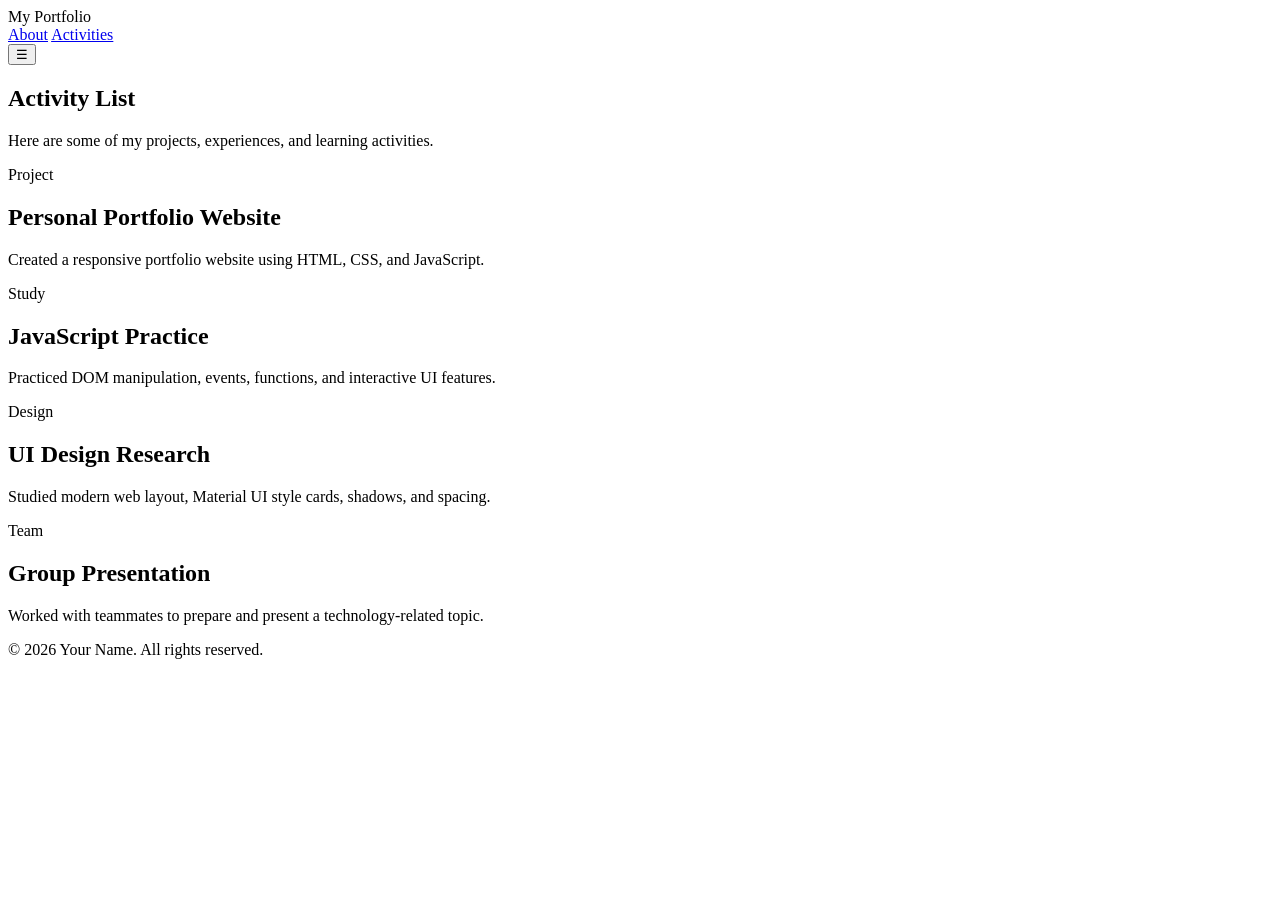
==== activities.html @ 06c7c554 "Create activities.html" ====
<!DOCTYPE html>
<html lang="en">
<head>
  <meta charset="UTF-8" />
  <meta name="viewport" content="width=device-width, initial-scale=1.0" />
  <title>Activities - My Portfolio</title>
  <link rel="stylesheet" href="style.css" />
</head>
<body>
  <header class="navbar">
    <div class="logo">My Portfolio</div>

    <nav id="navMenu">
      <a href="index.html">About</a>
      <a href="activities.html" class="active">Activities</a>
    </nav>

    <button class="menu-btn" type="button" onclick="toggleMenu()" aria-label="Open menu">&#9776;</button>
  </header>

  <main class="container">
    <section class="page-title">
      <h1>Activity List</h1>
      <p>Here are some of my projects, experiences, and learning activities.</p>
    </section>

    <section class="activity-list">
      <article class="activity-card">
        <span class="badge">Project</span>
        <h2>Personal Portfolio Website</h2>
        <p>Created a responsive portfolio website using HTML, CSS, and JavaScript.</p>
      </article>

      <article class="activity-card">
        <span class="badge">Study</span>
        <h2>JavaScript Practice</h2>
        <p>Practiced DOM manipulation, events, functions, and interactive UI features.</p>
      </article>

      <article class="activity-card">
        <span class="badge">Design</span>
        <h2>UI Design Research</h2>
        <p>Studied modern web layout, Material UI style cards, shadows, and spacing.</p>
      </article>

      <article class="activity-card">
        <span class="badge">Team</span>
        <h2>Group Presentation</h2>
        <p>Worked with teammates to prepare and present a technology-related topic.</p>
      </article>
    </section>
  </main>

  <footer>
    <p>&copy; 2026 Your Name. All rights reserved.</p>
  </footer>

  <script src="script.js"></script>
</body>
</html>
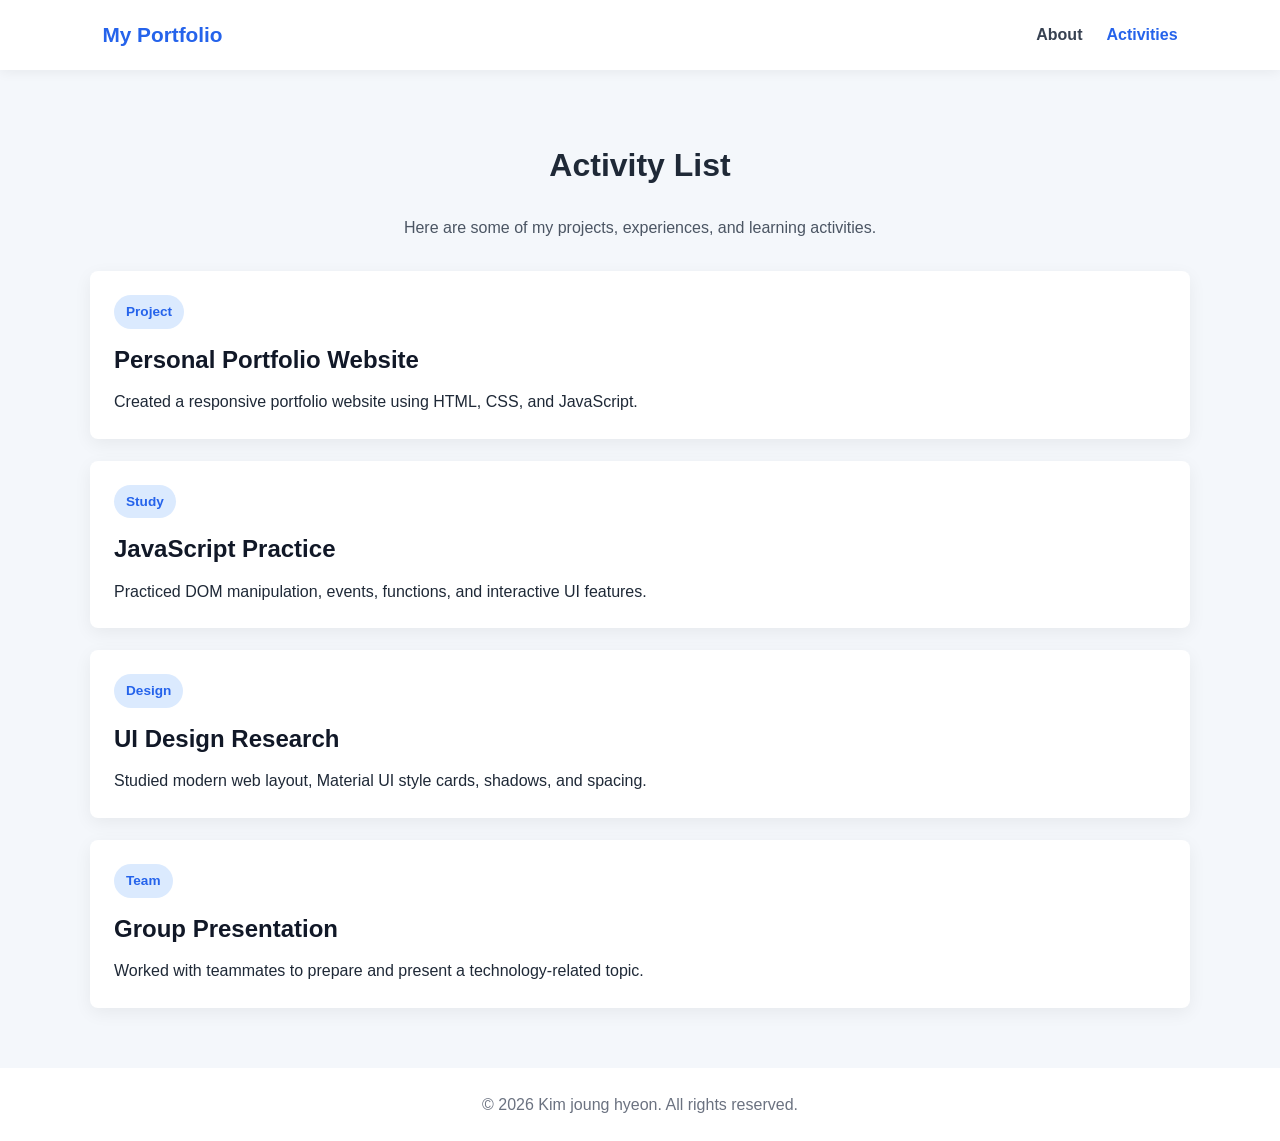
==== commit 614e0355: "Update activities.html" ====
--- a/activities.html
+++ b/activities.html
@@ -52,7 +52,7 @@
   </main>
 
   <footer>
-    <p>&copy; 2026 Your Name. All rights reserved.</p>
+    <p>&copy; 2026 Kim joung hyeon. All rights reserved.</p>
   </footer>
 
   <script src="script.js"></script>
--- a/style.css
+++ b/style.css
@@ -0,0 +1,254 @@
+* {
+  box-sizing: border-box;
+  margin: 0;
+  padding: 0;
+}
+
+body {
+  font-family: Arial, sans-serif;
+  background: #f4f7fb;
+  color: #1f2937;
+  line-height: 1.6;
+}
+
+.navbar {
+  height: 70px;
+  background: #ffffff;
+  display: flex;
+  align-items: center;
+  justify-content: space-between;
+  padding: 0 8%;
+  box-shadow: 0 2px 12px rgba(0, 0, 0, 0.06);
+  position: sticky;
+  top: 0;
+  z-index: 10;
+}
+
+.logo {
+  font-size: 1.3rem;
+  font-weight: bold;
+  color: #2563eb;
+}
+
+nav {
+  display: flex;
+  gap: 24px;
+}
+
+nav a {
+  text-decoration: none;
+  color: #374151;
+  font-weight: 600;
+}
+
+nav a.active,
+nav a:hover {
+  color: #2563eb;
+}
+
+.menu-btn {
+  display: none;
+  background: none;
+  border: none;
+  font-size: 1.8rem;
+  cursor: pointer;
+}
+
+.container {
+  width: min(1100px, 90%);
+  margin: 0 auto;
+}
+
+.hero {
+  min-height: calc(100vh - 140px);
+  display: grid;
+  grid-template-columns: 1.4fr 1fr;
+  align-items: center;
+  gap: 40px;
+}
+
+.tag {
+  color: #2563eb;
+  font-weight: bold;
+  margin-bottom: 8px;
+}
+
+.hero h1 {
+  font-size: 3rem;
+  margin-bottom: 8px;
+}
+
+.hero h2 {
+  font-size: 1.4rem;
+  color: #4b5563;
+  margin-bottom: 20px;
+}
+
+.hero p {
+  max-width: 560px;
+  margin-bottom: 24px;
+}
+
+.hero-buttons {
+  display: flex;
+  gap: 14px;
+  flex-wrap: wrap;
+}
+
+.btn {
+  padding: 12px 20px;
+  border-radius: 8px;
+  text-decoration: none;
+  font-weight: bold;
+  transition: 0.2s ease;
+}
+
+.btn.primary {
+  background: #2563eb;
+  color: white;
+}
+
+.btn.secondary {
+  background: white;
+  color: #2563eb;
+  border: 1px solid #2563eb;
+}
+
+.btn:hover {
+  transform: translateY(-2px);
+  box-shadow: 0 6px 16px rgba(37, 99, 235, 0.25);
+}
+
+.profile-card {
+  background: white;
+  padding: 36px;
+  border-radius: 8px;
+  text-align: center;
+  box-shadow: 0 8px 28px rgba(0, 0, 0, 0.08);
+}
+
+.avatar {
+  width: 130px;
+  height: 130px;
+  background: #2563eb;
+  color: white;
+  border-radius: 50%;
+  display: grid;
+  place-items: center;
+  font-size: 2.5rem;
+  font-weight: bold;
+  margin: 0 auto 20px;
+}
+
+.section {
+  padding: 50px 0;
+}
+
+.section h2,
+.page-title h1 {
+  margin-bottom: 24px;
+  font-size: 2rem;
+}
+
+.card-grid {
+  display: grid;
+  grid-template-columns: repeat(3, 1fr);
+  gap: 22px;
+}
+
+.card,
+.activity-card {
+  background: white;
+  padding: 24px;
+  border-radius: 8px;
+  box-shadow: 0 5px 18px rgba(0, 0, 0, 0.06);
+}
+
+.card h3,
+.activity-card h2 {
+  margin-bottom: 10px;
+  color: #111827;
+}
+
+.page-title {
+  padding: 70px 0 30px;
+  text-align: center;
+}
+
+.page-title p {
+  color: #4b5563;
+}
+
+.activity-list {
+  display: grid;
+  gap: 22px;
+  padding-bottom: 60px;
+}
+
+.badge {
+  display: inline-block;
+  background: #dbeafe;
+  color: #2563eb;
+  padding: 6px 12px;
+  border-radius: 999px;
+  font-size: 0.85rem;
+  font-weight: bold;
+  margin-bottom: 12px;
+}
+
+footer {
+  text-align: center;
+  padding: 24px;
+  background: #ffffff;
+  color: #6b7280;
+}
+
+@media (max-width: 768px) {
+  .navbar {
+    padding: 0 5%;
+  }
+
+  nav {
+    display: none;
+    position: absolute;
+    top: 70px;
+    right: 5%;
+    width: 200px;
+    background: white;
+    flex-direction: column;
+    padding: 20px;
+    border-radius: 8px;
+    box-shadow: 0 8px 24px rgba(0, 0, 0, 0.12);
+  }
+
+  nav.show {
+    display: flex;
+  }
+
+  .menu-btn {
+    display: block;
+  }
+
+  .hero {
+    grid-template-columns: 1fr;
+    padding: 50px 0;
+    text-align: center;
+  }
+
+  .hero p {
+    margin-left: auto;
+    margin-right: auto;
+  }
+
+  .hero-buttons {
+    justify-content: center;
+  }
+
+  .hero h1 {
+    font-size: 2.3rem;
+  }
+
+  .card-grid {
+    grid-template-columns: 1fr;
+  }
+}
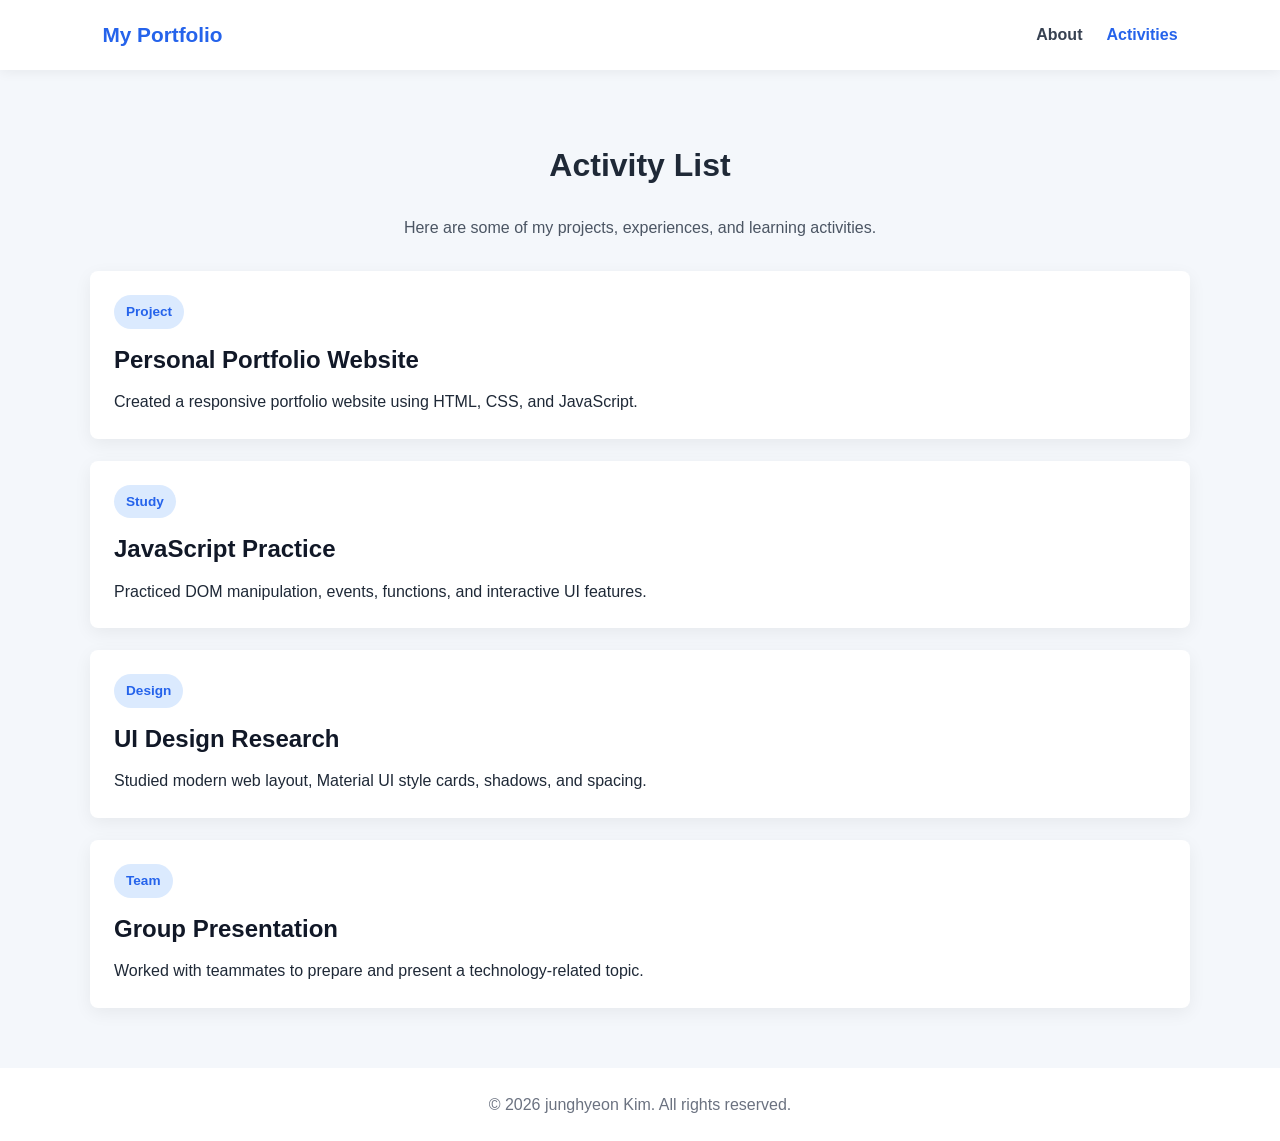
==== commit 2d45cd64: "Update activities.html" ====
--- a/activities.html
+++ b/activities.html
@@ -52,7 +52,7 @@
   </main>
 
   <footer>
-    <p>&copy; 2026 Kim joung hyeon. All rights reserved.</p>
+    <p>&copy; 2026 junghyeon Kim. All rights reserved.</p>
   </footer>
 
   <script src="script.js"></script>
